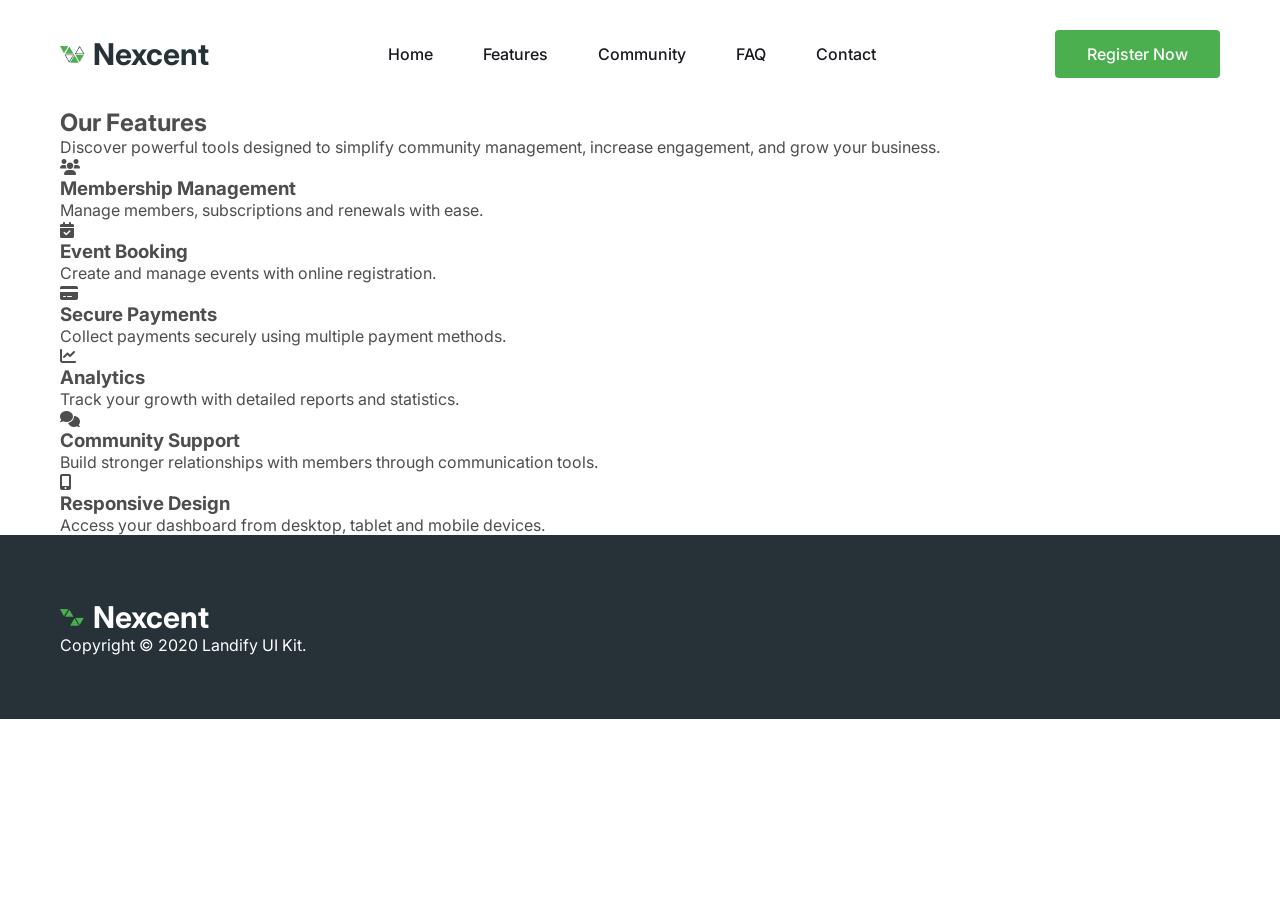
==== feature.html @ 02cfa8fd "added feature page" ====
<!DOCTYPE html>
<html lang="en">
<head>
    <meta charset="UTF-8">
    <meta name="viewport" content="width=device-width, initial-scale=1.0">
    <title>Features - Nexcent</title>

    <link rel="stylesheet" href="style.css">

    <link href="https://fonts.googleapis.com/css2?family=Inter:wght@400;500;600;700&display=swap" rel="stylesheet">

    <link rel="stylesheet" href="https://cdnjs.cloudflare.com/ajax/libs/font-awesome/6.0.0/css/all.min.css">
</head>

<body>

<header>
    <nav class="container">
        <div class="logo">
            <img src="images/Icon.png" class="logo-icon">
            <span class="logo-text">Nexcent</span>
        </div>

        <ul class="nav-links">
            <li><a href="index.html">Home</a></li>
            <li><a href="features.html" class="active">Features</a></li>
            <li><a href="index.html#community">Community</a></li>
            <li><a href="index.html#faq">FAQ</a></li>
            <li><a href="#">Contact</a></li>
        </ul>

        <a href="#" class="btn-primary">Register Now</a>
    </nav>
</header>

<section class="features-hero">

    <div class="container">

        <h1>Our Features</h1>

        <p>
            Discover powerful tools designed to simplify community management,
            increase engagement, and grow your business.
        </p>

    </div>

</section>

<section class="features-section">

<div class="container">

<div class="feature-grid">

<div class="feature-card">
<i class="fas fa-users"></i>
<h3>Membership Management</h3>
<p>Manage members, subscriptions and renewals with ease.</p>
</div>

<div class="feature-card">
<i class="fas fa-calendar-check"></i>
<h3>Event Booking</h3>
<p>Create and manage events with online registration.</p>
</div>

<div class="feature-card">
<i class="fas fa-credit-card"></i>
<h3>Secure Payments</h3>
<p>Collect payments securely using multiple payment methods.</p>
</div>

<div class="feature-card">
<i class="fas fa-chart-line"></i>
<h3>Analytics</h3>
<p>Track your growth with detailed reports and statistics.</p>
</div>

<div class="feature-card">
<i class="fas fa-comments"></i>
<h3>Community Support</h3>
<p>Build stronger relationships with members through communication tools.</p>
</div>

<div class="feature-card">
<i class="fas fa-mobile-alt"></i>
<h3>Responsive Design</h3>
<p>Access your dashboard from desktop, tablet and mobile devices.</p>
</div>

</div>

</div>

</section>

<footer>

<div class="container footer-content">

<div class="footer-brand">

<div class="logo">

<img src="images/Icon.png">

<span class="logo-text footer-logo-text">Nexcent</span>

</div>

<p>Copyright © 2020 Landify UI Kit.</p>

</div>

</div>

</footer>

</body>
</html>
---- style.css ----
:root {
    --primary-color: #4CAF4F;
    --secondary-color: #263238;
    --text-color: #4D4D4D;
    --text-light: #717171;
    --bg-color: #FFFFFF;
    --silver: #F5F7FA;
    --white: #FFFFFF;
    --nav-text: #18191F;
}

* {
    margin: 0;
    padding: 0;
    box-sizing: border-box;
    font-family: 'Inter', sans-serif;
}

body {
    color: var(--text-color);
    background-color: var(--bg-color);
}

.container {
    max-width: 1200px;
    /* Slightly wider */
    margin: 0 auto;
    padding: 0 20px;
}

/* Header */
header {
    background-color: var(--silver);
    /* Match Hero bg usually or transparent? Image shows white/silver blending */
    background-color: var(--white);
    padding: 30px 0;
    position: sticky;
    top: 0;
    z-index: 1000;
}

nav {
    display: flex;
    justify-content: space-between;
    align-items: center;
}

.logo {
    display: flex;
    align-items: center;
    gap: 8px;
    font-size: 30px;
    font-weight: 700;
    color: var(--secondary-color);
}

.nav-links {
    display: flex;
    list-style: none;
    gap: 50px;
}

.nav-links a {
    text-decoration: none;
    color: #18191F;
    font-size: 16px;
    font-weight: 500;
}

.nav-links a:hover {
    color: var(--primary-color);
}

.btn-primary {
    background-color: var(--primary-color);
    color: var(--white);
    padding: 14px 32px;
    border-radius: 4px;
    text-decoration: none;
    font-weight: 500;
    font-size: 16px;
    transition: background-color 0.3s;
    display: inline-flex;
    align-items: center;
    gap: 8px;
}

.btn-primary:hover {
    background-color: #3e8e41;
}

/* Hero Section */
#hero {
    background-color: var(--silver);
    padding: 96px 0;
    position: relative;
    padding-bottom: 40px;
    /* Adjust for dots */
}

.hero-content {
    display: flex;
    align-items: center;
    justify-content: space-between;
}

.hero-text h1 {
    font-size: 64px;
    line-height: 76px;
    font-weight: 600;
    color: var(--text-color);
    margin-bottom: 16px;
}

.hero-text h1 .highlight {
    color: var(--primary-color);
}

.hero-text p {
    color: var(--text-light);
    font-size: 16px;
    margin-bottom: 32px;
}

.hero-image img {
    max-width: 100%;
    height: auto;
}

.dots {
    display: flex;
    justify-content: center;
    gap: 8px;
    margin-top: 60px;
    padding-bottom: 20px;
}

.dot {
    width: 10px;
    height: 10px;
    background-color: var(--primary-color);
    /* Active one is green, others lighter usually */
    border-radius: 50%;
    opacity: 0.3;
    transition: opacity 0.3s;
    cursor: pointer;
}

.dot.active {
    opacity: 1;
}

/* Clients Section */
#clients {
    padding: 50px 0;
    background-color: var(--white);
    margin-top: 20px;
}

.text-center {
    text-align: center;
}

#clients h2 {
    font-size: 36px;
    font-weight: 600;
    color: var(--text-color);
    margin-bottom: 8px;
}

#clients p {
    color: var(--text-light);
    font-size: 16px;
    margin-bottom: 40px;
}

.clients-logos {
    display: flex;
    justify-content: space-between;
    align-items: center;
    color: #4D4D4D;
    /* Placeholder color for icons */
    padding: 0 50px;
    /* Indent logos slightly */
}

/* Community Section */
#community {
    padding: 20px 0;
    margin-bottom: 80px;
}

#community h2 {
    font-size: 36px;
    font-weight: 600;
    color: var(--text-color);
    margin-bottom: 8px;
    line-height: 44px;
    max-width: 500px;
    margin-left: auto;
    margin-right: auto;
}

#community p {
    color: var(--text-light);
    font-size: 16px;
    margin-bottom: 16px;
}

.community-grid {
    display: flex;
    justify-content: space-between;
    gap: 100px;
    /* Wider gap between cards as per image spacing seems airy */
    margin-top: 40px;
    padding: 0 50px;
}

.community-card {
    background-color: var(--white);
    padding: 24px;
    border-radius: 8px;
    box-shadow: 0 2px 4px rgba(171, 190, 209, 0.2);
    /* Subtle shadow based on look */
    text-align: center;
    flex: 1;
}

.community-card .icon-bg {
    margin-bottom: 16px;
    display: inline-block;
    position: relative;
}

.community-card h3 {
    font-size: 28px;
    font-weight: 700;
    color: var(--text-color);
    margin-bottom: 8px;
    line-height: 36px;
    max-width: 250px;
    margin-left: auto;
    margin-right: auto;
}

.community-card p {
    font-size: 14px;
    line-height: 20px;
}

/* Unlock Section */
#unlock {
    padding: 50px 0;
    background-color: var(--white);
    margin-bottom: 50px;
}

.unlock-content {
    display: flex;
    align-items: center;
    justify-content: space-between;
    gap: 50px;
}

.unlock-image img {
    max-width: 100%;
    height: auto;
}

.unlock-text {
    max-width: 600px;
}

.unlock-text h2 {
    font-size: 36px;
    font-weight: 600;
    color: var(--text-color);
    line-height: 44px;
    margin-bottom: 16px;
}

.unlock-text p {
    font-size: 14px;
    line-height: 20px;
    margin-bottom: 32px;
}

/* Stats Section */
#stats {
    background-color: var(--silver);
    padding: 64px 0;
}

.stats-content {
    display: flex;
    justify-content: space-between;
    align-items: center;
}

.stats-text h2 {
    font-size: 36px;
    font-weight: 600;
    color: var(--text-color);
    line-height: 44px;
    margin-bottom: 8px;
}

.stats-text h2 .highlight {
    color: var(--primary-color);
}

.stats-text p {
    color: #18191F;
    font-size: 16px;
}

.stats-grid {
    display: grid;
    grid-template-columns: 1fr 1fr;
    gap: 40px 30px;
    width: 45%;
    /* Slightly tighter */
}

.stat-item {
    display: flex;
    align-items: center;
    gap: 16px;
}

.stat-info h3 {
    font-size: 28px;
    font-weight: 700;
    color: var(--text-color);
    line-height: 36px;
}

.stat-info p {
    font-size: 16px;
    color: var(--text-light);
}

/* CTA Section */
#cta {
    padding: 60px 0;
    text-align: center;
    background-color: var(--silver);
    /* Image shows it might be silver, or simple white transition? Looks white in new image above footer?
       Actually, looking at the very bottom, "Pellentesque..." background seems slightly different from footer but same as white?
       Wait, the footer is dark. The section above is white.
    */
    /* Let's assume silver based on standard Landify, or white */
}

#cta h2 {
    font-size: 64px;
    /* Very large in image */
    font-weight: 600;
    color: #263238;
    line-height: 76px;
    margin-bottom: 32px;
    max-width: 800px;
    margin-left: auto;
    margin-right: auto;
}

/* Footer */
footer {
    background-color: #263238;
    color: var(--white);
    padding: 64px 0;
}

.footer-content {
    display: flex;
    justify-content: space-between;
    /* align-items: flex-start; */
}

.footer-brand {
    max-width: 350px;
}

.footer-logo-text {
    color: var(--white);
}

.copyright {
    margin: 40px 0;
    font-size: 14px;
    line-height: 24px;
    color: #F5F7FA;
}

.social-links {
    display: flex;
    gap: 16px;
}

.social-links a {
    color: var(--white);
    background-color: rgba(255, 255, 255, 0.1);
    /* Circle bg? */
    width: 32px;
    height: 32px;
    display: flex;
    justify-content: center;
    align-items: center;
    border-radius: 50%;
    text-decoration: none;
    transition: background-color 0.3s;
}

.social-links a:hover {
    background-color: var(--primary-color);
}

.footer-links {
    display: flex;
    gap: 80px;
    /* Tweak gap */
}

.footer-column h4 {
    font-size: 20px;
    font-weight: 600;
    margin-bottom: 24px;
}

.footer-column a {
    display: block;
    color: #F5F7FA;
    text-decoration: none;
    margin-bottom: 12px;
    font-size: 14px;
}

.footer-column a:hover {
    text-decoration: underline;
}

.subscribe-form {
    position: relative;
    max-width: 255px;
}

.subscribe-form input {
    width: 100%;
    padding: 10px 12px;
    background-color: rgba(255, 255, 255, 0.2);
    border: none;
    border-radius: 8px;
    color: var(--white);
    outline: none;
}

.subscribe-form button {
    position: absolute;
    right: 10px;
    top: 50%;
    transform: translateY(-50%);
    background: none;
    border: none;
    color: var(--white);
    cursor: pointer;
}

/* Responsive Styles */

@media screen and (max-width: 1024px) {
    .container {
        padding: 0 40px;
    }

    .hero-text h1 {
        font-size: 52px;
        line-height: 64px;
    }

    .community-grid {
        gap: 30px;
        padding: 0 20px;
    }

    .stats-grid {
        width: 55%;
    }
}

@media screen and (max-width: 768px) {

    /* Navigation */
    nav {
        flex-direction: column;
        gap: 20px;
        padding-bottom: 10px;
    }

    .nav-links {
        gap: 20px;
    }

    /* Hero Section */
    .hero-content {
        flex-direction: column-reverse;
        text-align: center;
        gap: 40px;
    }

    .hero-text {
        margin-bottom: 20px;
    }

    .hero-text h1 {
        font-size: 42px;
        line-height: 52px;
    }

    /* Clients */
    .clients-logos {
        flex-wrap: wrap;
        justify-content: center;
        gap: 30px;
    }

    /* Community */
    .community-grid {
        flex-direction: column;
        gap: 30px;
        align-items: center;
    }

    .community-card {
        width: 100%;
        max-width: 400px;
    }

    /* Unlock Section */
    .unlock-content {
        flex-direction: column;
        text-align: center;
    }

    .unlock-text {
        max-width: 100%;
    }

    /* Stats Section */
    .stats-content {
        flex-direction: column;
        text-align: center;
        gap: 40px;
    }

    .stats-text {
        margin-bottom: 20px;
    }

    .stats-grid {
        width: 100%;
        gap: 30px;
        justify-items: center;
    }

    .stat-item {
        flex-direction: column;
        text-align: center;
    }

    /* Footer */
    .footer-content {
        flex-direction: column;
        gap: 40px;
    }

    .footer-links {
        flex-wrap: wrap;
        gap: 40px;
    }
}

@media screen and (max-width: 480px) {
    .nav-links {
        flex-direction: column;
        align-items: center;
        gap: 15px;
    }

    .hero-text h1 {
        font-size: 32px;
        line-height: 42px;
    }

    .clients-logos img {
        width: 40px;
        height: auto;
    }

    #cta h2 {
        font-size: 36px;
        line-height: 44px;
    }

    .footer-links {
        flex-direction: column;
        gap: 30px;
    }
}
/* FAQ Section */

#faq{
    padding:80px 0;
    background:#F5F7FA;
}

.faq-heading{
    text-align:center;
    margin-bottom:50px;
}

.faq-heading h2{
    font-size:36px;
    color:#4D4D4D;
    margin-bottom:10px;
}

.faq-heading p{
    color:#717171;
}

.faq-container{
    max-width:800px;
    margin:auto;
}

.faq-item{
    background:#fff;
    margin-bottom:15px;
    border-radius:8px;
    overflow:hidden;
    box-shadow:0 4px 10px rgba(0,0,0,.08);
}

.faq-question{
    width:100%;
    background:none;
    border:none;
    padding:20px 25px;
    font-size:18px;
    font-weight:600;
    color:#4D4D4D;
    display:flex;
    justify-content:space-between;
    align-items:center;
    cursor:pointer;
}

.faq-question span{
    font-size:28px;
    color:#4CAF4F;
}

.faq-answer{
    max-height:0;
    overflow:hidden;
    transition:.3s;
}

.faq-answer p{
    padding:0 25px 20px;
    color:#717171;
    line-height:1.8;
}

.faq-item.active .faq-answer{
    max-height:200px;
}

.faq-item.active .faq-question span{
    transform:rotate(45deg);
}
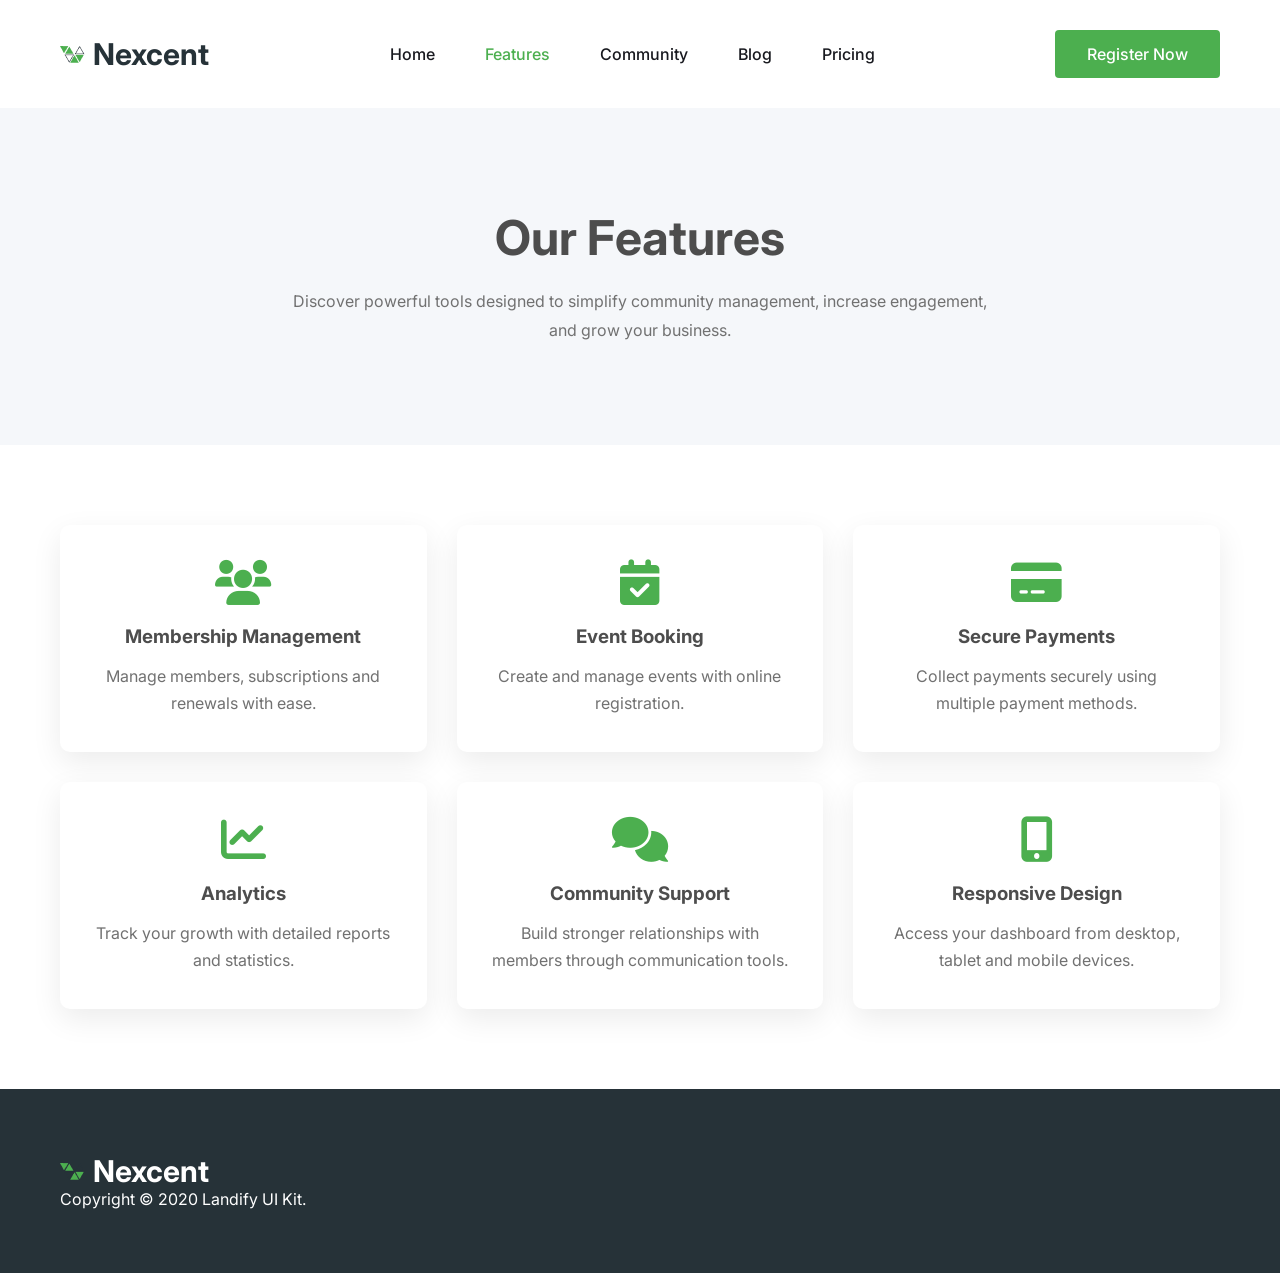
==== commit 9ba2f6eb: "updated feature page" ====
--- a/feature.html
+++ b/feature.html
@@ -25,8 +25,8 @@
             <li><a href="index.html">Home</a></li>
             <li><a href="features.html" class="active">Features</a></li>
             <li><a href="index.html#community">Community</a></li>
-            <li><a href="index.html#faq">FAQ</a></li>
-            <li><a href="#">Contact</a></li>
+            <li><a href="#">Blog</a></li>
+            <li><a href="#">Pricing</a></li>
         </ul>
 
         <a href="#" class="btn-primary">Register Now</a>
--- a/style.css
+++ b/style.css
@@ -678,4 +678,67 @@
 
 .faq-item.active .faq-question span{
     transform:rotate(45deg);
+}
+/* FEATURES PAGE */
+
+.features-hero{
+    background:#F5F7FA;
+    padding:100px 0;
+    text-align:center;
+}
+
+.features-hero h1{
+    font-size:48px;
+    color:#4D4D4D;
+    margin-bottom:20px;
+}
+
+.features-hero p{
+    max-width:700px;
+    margin:auto;
+    color:#717171;
+    line-height:1.8;
+}
+
+.features-section{
+    padding:80px 0;
+}
+
+.feature-grid{
+    display:grid;
+    grid-template-columns:repeat(auto-fit,minmax(300px,1fr));
+    gap:30px;
+}
+
+.feature-card{
+    background:#fff;
+    padding:35px;
+    border-radius:10px;
+    text-align:center;
+    box-shadow:0 10px 30px rgba(0,0,0,.08);
+    transition:.3s;
+}
+
+.feature-card:hover{
+    transform:translateY(-10px);
+}
+
+.feature-card i{
+    font-size:45px;
+    color:#4CAF4F;
+    margin-bottom:20px;
+}
+
+.feature-card h3{
+    margin-bottom:15px;
+    color:#4D4D4D;
+}
+
+.feature-card p{
+    color:#717171;
+    line-height:1.7;
+}
+
+.active{
+    color:#4CAF4F !important;
 }
